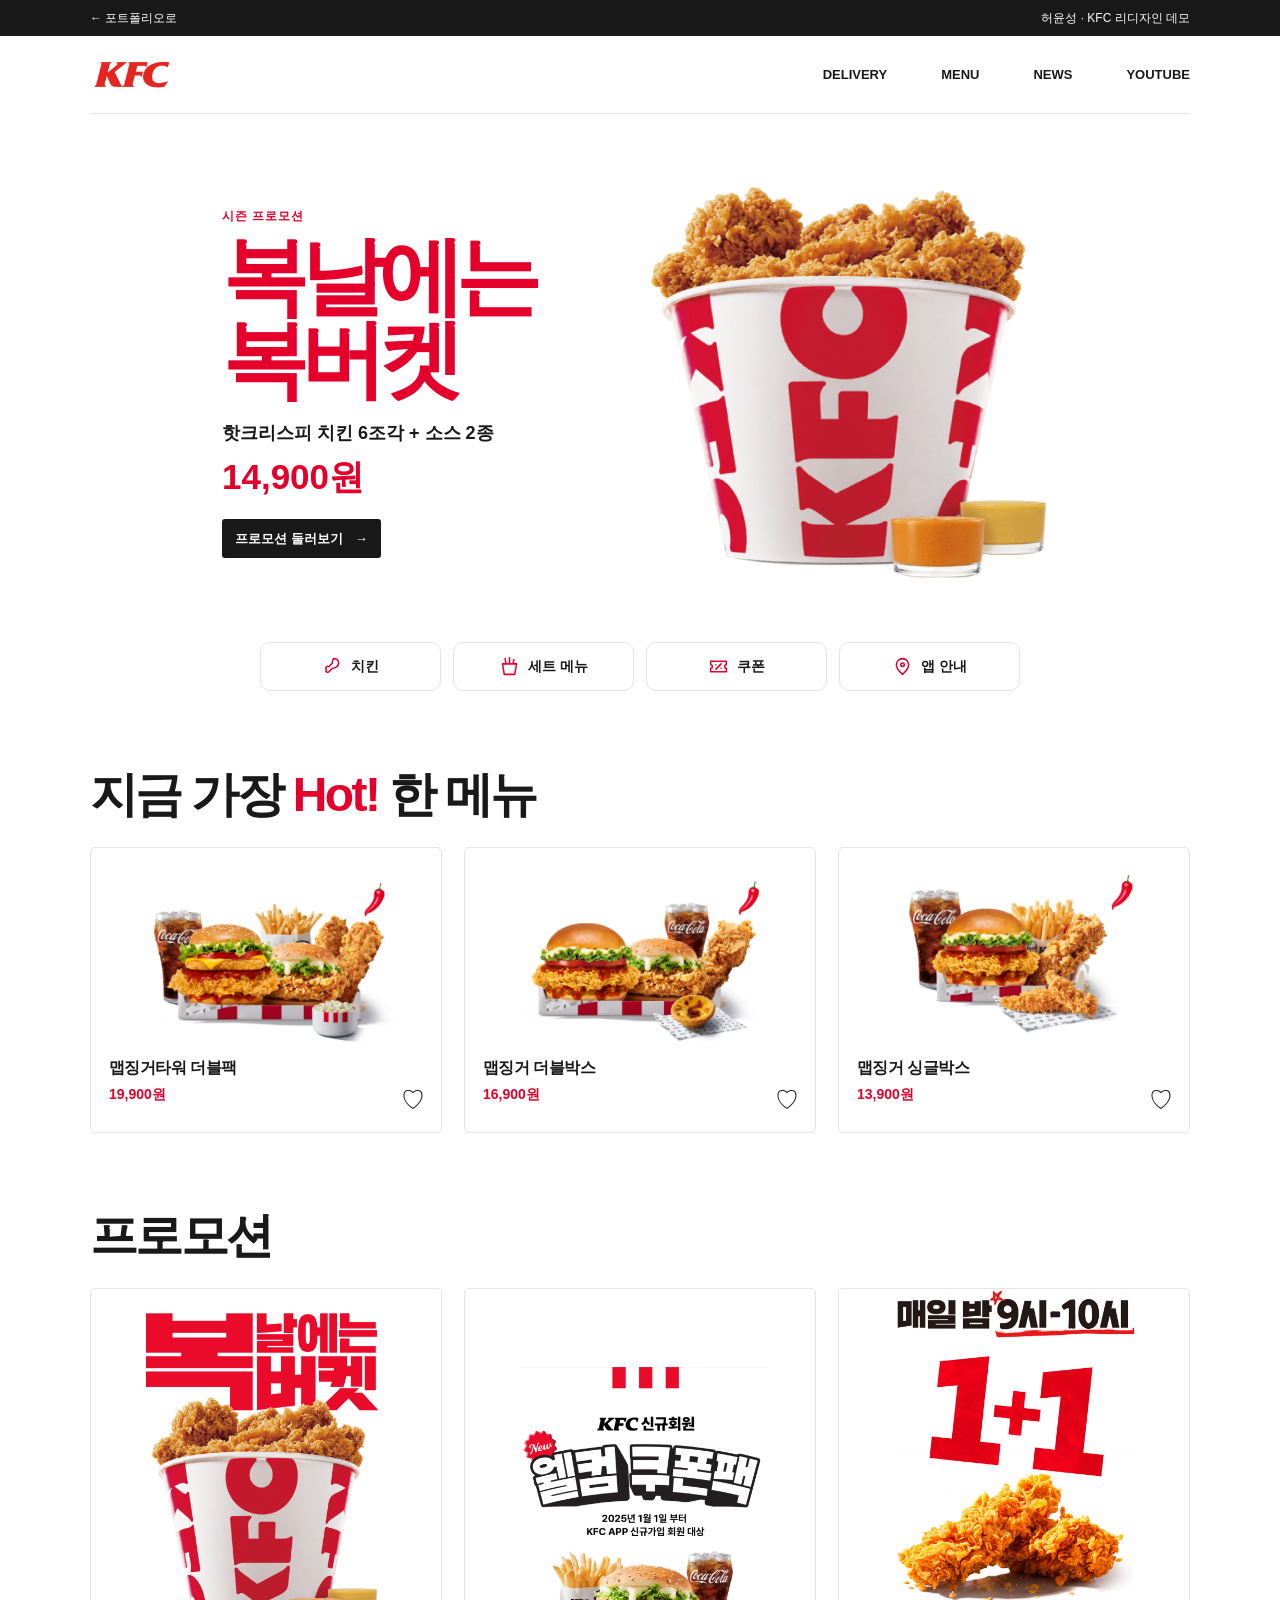
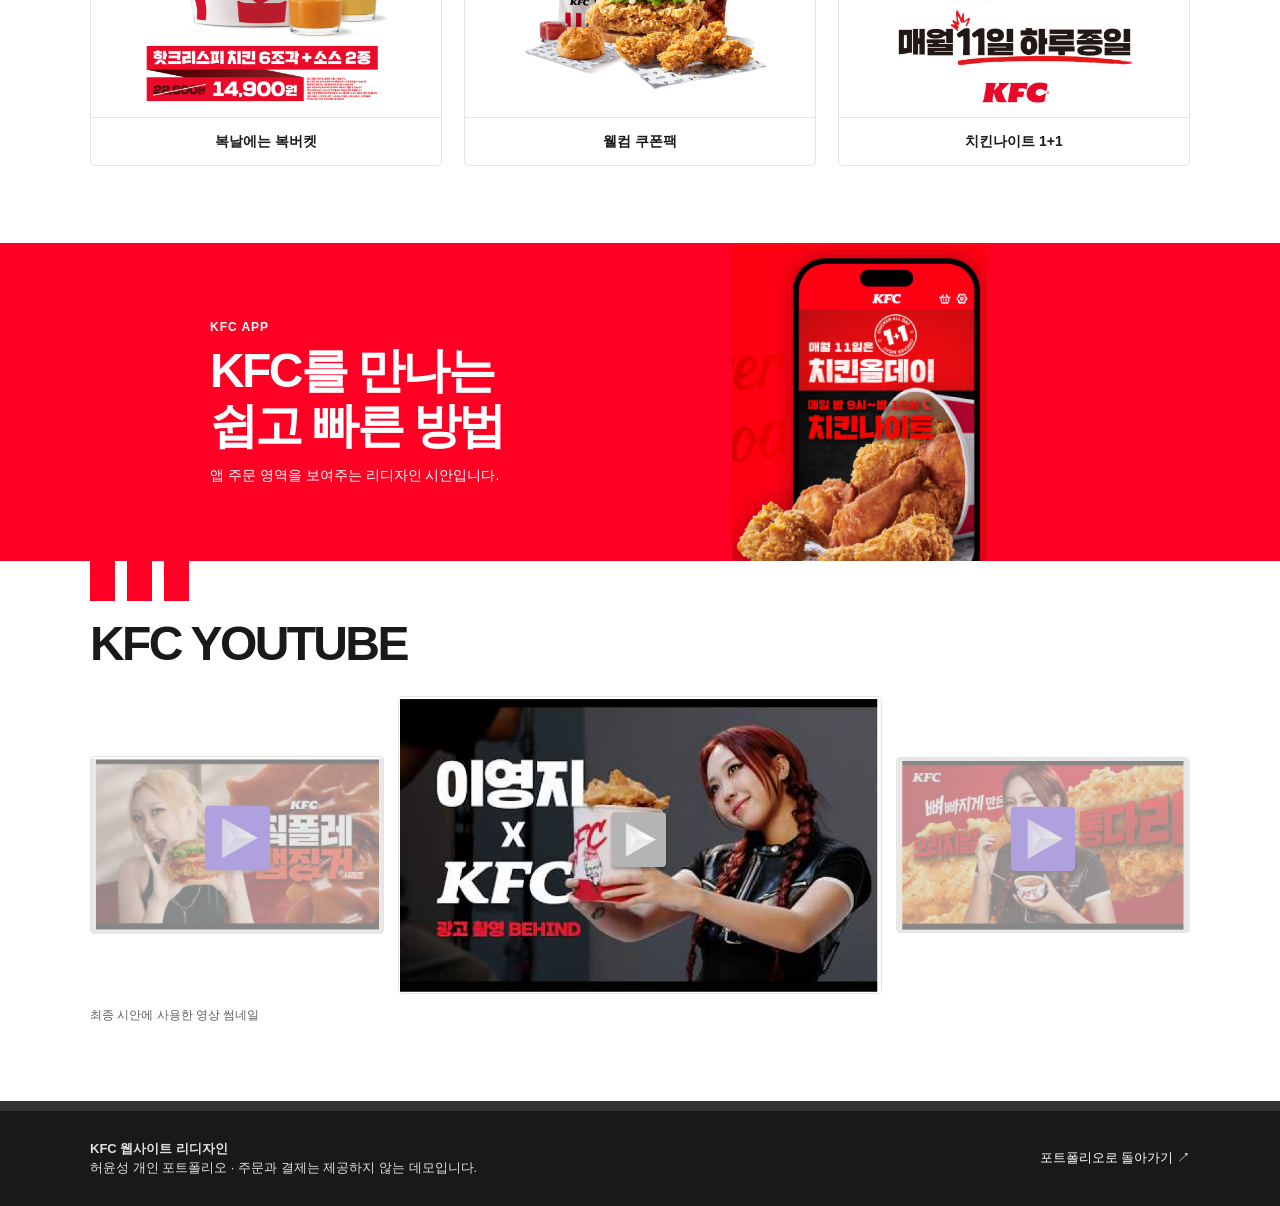
==== kfc/index.html @ 1aef9d6a "Publish KFC redesign HTML and CSS demo" ====
<!doctype html>
<html lang="ko">
<head>
  <meta charset="utf-8">
  <meta name="viewport" content="width=device-width,initial-scale=1">
  <meta name="theme-color" content="#ffffff">
  <meta name="description" content="허윤성의 KFC 웹사이트 리디자인 포트폴리오 데모">
  <title>KFC 웹사이트 리디자인 · 허윤성 포트폴리오</title>
  <link rel="stylesheet" href="style.css">
</head>
<body id="top">
  <a class="skip-link" href="#main">본문으로 건너뛰기</a>
  <div class="project-bar">
    <div class="wrap">
      <a href="../#work"><span aria-hidden="true">←</span> 포트폴리오로</a>
      <span>허윤성 · KFC 리디자인 데모</span>
    </div>
  </div>
  <header class="site-header wrap">
    <a class="wordmark" href="#top" aria-label="KFC 리디자인 처음으로"><svg class="art logo" viewBox="98 28 59 30" width="59" height="30" role="img" aria-label="KFC"><image href="../assets/kfc-final-v2.png" width="841" height="2048" /></svg></a>
    <nav aria-label="주 메뉴">
      <a href="#delivery">DELIVERY</a>
      <a href="#menu">MENU</a>
      <a href="#promotions">NEWS</a>
      <a href="#videos">YOUTUBE</a>
    </nav>
  </header>
  <main id="main">
    <section class="hero wrap" aria-labelledby="hero-title">
      <div class="hero-copy">
        <p class="eyebrow">시즌 프로모션</p>
        <h1 id="hero-title">복날에는<br>복버켓</h1>
        <p class="hero-detail">핫크리스피 치킨 6조각 + 소스 2종</p>
        <p class="hero-price"><strong>14,900원</strong></p>
        <a class="hero-link" href="#promotions">프로모션 둘러보기 <span aria-hidden="true">→</span></a>
      </div>
      <svg class="art hero-art" viewBox="413 70 243 235" width="243" height="235" role="img" aria-label="핫크리스피 치킨이 담긴 KFC 복버켓과 소스 두 개"><image href="../assets/kfc-final-v2.png" width="841" height="2048" /></svg>
    </section>
    <nav class="quick-nav wrap" aria-label="바로가기">
      <a href="#menu"><svg viewBox="0 0 24 24" width="21" height="21" fill="none" stroke="currentColor" stroke-width="1.75" stroke-linecap="round" stroke-linejoin="round" aria-hidden="true"><path d="M14 3a5 5 0 0 1 5 5c0 4-4 6-7 6l-4 4a2 2 0 1 1-3-2.7 2 2 0 1 1 2.7-3l4-4C12 5 12 3 14 3Z"/></svg>치킨</a>
      <a href="#menu"><svg viewBox="0 0 24 24" width="21" height="21" fill="none" stroke="currentColor" stroke-width="1.75" stroke-linecap="round" stroke-linejoin="round" aria-hidden="true"><path d="m4 9 2 12h12l2-12H4ZM8 9 7 3m5 6V2m4 7 1-5"/></svg>세트 메뉴</a>
      <a href="#promotions"><svg viewBox="0 0 24 24" width="21" height="21" fill="none" stroke="currentColor" stroke-width="1.75" stroke-linecap="round" stroke-linejoin="round" aria-hidden="true"><path d="M3 6h18v4a2 2 0 0 0 0 4v4H3v-4a2 2 0 0 0 0-4V6Zm6 9 6-6m-6 1h.01m6 4h.01"/></svg>쿠폰</a>
      <a href="#delivery"><svg viewBox="0 0 24 24" width="21" height="21" fill="none" stroke="currentColor" stroke-width="1.75" stroke-linecap="round" stroke-linejoin="round" aria-hidden="true"><path d="M19 10c0 5-7 11-7 11S5 15 5 10a7 7 0 1 1 14 0Z"/><circle cx="12" cy="10" r="2"/></svg>앱 안내</a>
    </nav>
    <section class="section wrap" id="menu" aria-labelledby="menu-title">
      <h2 id="menu-title">지금 가장 <em>Hot!</em> 한 메뉴</h2>
      <div class="menu-grid">
        <article class="menu-card">
          <svg class="art menu-art" viewBox="148 464 151 110" width="151" height="110" role="img" aria-label="버거 두 개, 치킨과 사이드가 담긴 구성"><image href="../assets/kfc-final-v2.png" width="841" height="2048" /></svg>
          <div class="menu-meta"><h3>맵징거타워 더블팩</h3><p>19,900원</p></div>
          <label class="favorite">
            <input type="checkbox" aria-label="맵징거타워 더블팩 찜하기">
            <span aria-hidden="true"></span>
          </label>
        </article>
        <article class="menu-card">
          <svg class="art menu-art" viewBox="347 465 150 110" width="150" height="110" role="img" aria-label="버거와 치킨, 사이드가 담긴 구성"><image href="../assets/kfc-final-v2.png" width="841" height="2048" /></svg>
          <div class="menu-meta"><h3>맵징거 더블박스</h3><p>16,900원</p></div>
          <label class="favorite">
            <input type="checkbox" aria-label="맵징거 더블박스 찜하기">
            <span aria-hidden="true"></span>
          </label>
        </article>
        <article class="menu-card">
          <svg class="art menu-art" viewBox="548 467 145 108" width="145" height="108" role="img" aria-label="버거와 치킨, 감자튀김이 담긴 구성"><image href="../assets/kfc-final-v2.png" width="841" height="2048" /></svg>
          <div class="menu-meta"><h3>맵징거 싱글박스</h3><p>13,900원</p></div>
          <label class="favorite">
            <input type="checkbox" aria-label="맵징거 싱글박스 찜하기">
            <span aria-hidden="true"></span>
          </label>
        </article>
      </div>
    </section>
    <section class="section wrap" id="promotions" aria-labelledby="promo-title">
      <h2 id="promo-title">프로모션</h2>
      <div class="promo-grid">
        <figure>
          <svg class="art promo-art" viewBox="91 724 197 321" width="197" height="321" role="img" aria-label="복버켓 프로모션 포스터"><image href="../assets/kfc-final-v2.png" width="841" height="2048" /></svg>
          <figcaption>복날에는 복버켓</figcaption>
        </figure>
        <figure>
          <svg class="art promo-art" viewBox="309 721 215 325" width="215" height="325" role="img" aria-label="신규 회원 웰컴 쿠폰팩 포스터"><image href="../assets/kfc-final-v2.png" width="841" height="2048" /></svg>
          <figcaption>웰컴 쿠폰팩</figcaption>
        </figure>
        <figure>
          <svg class="art promo-art" viewBox="544 707 205 343" width="205" height="343" role="img" aria-label="치킨나이트 1+1 프로모션 포스터"><image href="../assets/kfc-final-v2.png" width="841" height="2048" /></svg>
          <figcaption>치킨나이트 1+1</figcaption>
        </figure>
      </div>
    </section>
    <section class="delivery" id="delivery" aria-labelledby="delivery-title">
      <div class="wrap delivery-inner">
        <div>
          <p class="eyebrow">KFC APP</p>
          <h2 id="delivery-title">KFC를 만나는<br>쉽고 빠른 방법</h2>
          <p>앱 주문 영역을 보여주는 리디자인 시안입니다.</p>
        </div>
        <svg class="art delivery-art" viewBox="481 1145 194 242" width="194" height="242" role="img" aria-label="KFC 앱 화면과 치킨이 담긴 프로모션 이미지"><image href="../assets/kfc-final-v2.png" width="841" height="2048" /></svg>
      </div>
    </section>
    <section class="section wrap videos" id="videos" aria-labelledby="video-title">
      <div class="stripes" aria-hidden="true"><i></i><i></i><i></i></div>
      <h2 id="video-title">KFC YOUTUBE</h2>
      <div class="video-grid">
        <figure><svg class="art video-art" viewBox="88 1659 158 95" width="158" height="95" role="img" aria-label="KFC 영상 썸네일"><image href="../assets/kfc-final-v2.png" width="841" height="2048" /></svg></figure>
        <figure><svg class="art video-art" viewBox="267 1606 310 190" width="310" height="190" role="img" aria-label="이영지 × KFC 광고 촬영 비하인드"><image href="../assets/kfc-final-v2.png" width="841" height="2048" /></svg></figure>
        <figure><svg class="art video-art" viewBox="595 1654 159 95" width="159" height="95" role="img" aria-label="KFC 신메뉴 영상 썸네일"><image href="../assets/kfc-final-v2.png" width="841" height="2048" /></svg></figure>
      </div>
      <p class="section-note">최종 시안에 사용한 영상 썸네일</p>
    </section>
  </main>
  <footer class="footer">
    <div class="wrap">
      <p><strong>KFC 웹사이트 리디자인</strong><br>허윤성 개인 포트폴리오 · 주문과 결제는 제공하지 않는 데모입니다.</p>
      <a href="../#work">포트폴리오로 돌아가기 <span aria-hidden="true">↗</span></a>
    </div>
  </footer>
</body>
</html>
---- kfc/style.css ----
:root {
  --red: #e4002b;
  --bright-red: #ff0024;
  --ink: #191919;
  --muted: #5d5d5d;
  --line: #e6e4e1;
  --paper: #f7f6f3;
}
* { box-sizing: border-box; }
html { scroll-padding-top: 24px; }
body { margin: 0; color: var(--ink); background: white; font: 16px/1.5 Arial, "Malgun Gothic", "Apple SD Gothic Neo", sans-serif; }
a { color: inherit; text-decoration: none; }
a:focus-visible, input:focus-visible + span { outline: 2px solid var(--red); outline-offset: 4px; }
h1, h2, h3, p, figure { margin: 0; }
.wrap { width: min(1100px, calc(100% - 72px)); margin-inline: auto; }
.art { display: block; width: 100%; height: auto; overflow: hidden; }
.skip-link { position: fixed; z-index: 2; top: 8px; left: 8px; padding: 8px 12px; color: white; background: var(--ink); transform: translateY(-160%); }
.skip-link:focus { transform: none; }

.project-bar { color: #fff; background: var(--ink); font-size: 12px; }
.project-bar .wrap { display: flex; justify-content: space-between; gap: 12px; padding-block: 9px; }
.project-bar a:hover, .footer a:hover { text-decoration: underline; }
.project-bar a:focus-visible, .footer a:focus-visible { outline-color: white; }
.site-header { display: flex; justify-content: space-between; align-items: center; gap: 20px; min-height: 78px; border-bottom: 1px solid var(--line); }
.wordmark { flex: 0 0 84px; }
.site-header nav { display: flex; flex-wrap: wrap; gap: 10px clamp(16px, 5vw, 54px); font-weight: 800; font-size: 13px; }
.site-header nav a:hover { color: var(--red); }

.hero { display: grid; grid-template-columns: .92fr 1.08fr; gap: clamp(14px, 5vw, 60px); align-items: center; width: min(860px, calc(100% - 72px)); padding-block: clamp(24px, 5vw, 60px) clamp(16px, 3vw, 40px); }
.hero-copy { padding-left: 12px; }
.eyebrow { color: var(--red); font-size: 12px; font-weight: 800; letter-spacing: .08em; }
.hero h1 { margin-block: 10px 20px; color: var(--red); font-size: clamp(42px, 7vw, 86px); line-height: .96; letter-spacing: -.095em; font-weight: 900; white-space: nowrap; }
.hero-detail { font-size: clamp(13px, 1.7vw, 18px); font-weight: 800; word-break: keep-all; }
.hero-price { margin-top: 4px; color: var(--red); font-size: clamp(21px, 3.3vw, 35px); }
.hero-link { display: inline-flex; align-items: center; gap: 12px; margin-top: 15px; padding: 10px 13px; background: var(--ink); color: white; border-radius: 3px; font-size: 13px; font-weight: 800; }
.hero-link:hover { background: var(--red); }
.quick-nav { display: grid; grid-template-columns: repeat(4, minmax(0, 1fr)); gap: 12px; max-width: 760px; padding-top: 12px; }
.quick-nav a { display: flex; align-items: center; justify-content: center; gap: 8px; min-height: 49px; padding: 7px; border: 1px solid var(--line); border-radius: 10px; font-size: 14px; font-weight: 800; }
.quick-nav svg { flex-shrink: 0; color: var(--red); }
.quick-nav a:hover { border-color: var(--red); color: var(--red); }

.section { padding-block: clamp(43px, 6vw, 78px); }
.section h2, .delivery h2 { font-size: clamp(27px, 4vw, 48px); line-height: 1.14; font-weight: 900; letter-spacing: -.055em; }
.section h2 { margin-bottom: 24px; }
.section h2 em { color: var(--red); font-style: normal; }
.menu-grid, .promo-grid { display: grid; grid-template-columns: repeat(3, minmax(0, 1fr)); gap: clamp(10px, 2vw, 22px); }
.menu-card { position: relative; display: grid; grid-template-rows: 1fr auto; align-items: end; min-width: 0; padding: 18px; border: 1px solid var(--line); border-radius: 5px; }
.menu-art { max-width: 255px; margin-inline: auto; }
.menu-meta { min-height: 58px; padding-right: 25px; }
.menu-meta h3 { font-size: 16px; letter-spacing: -.035em; word-break: keep-all; }
.menu-meta p { margin-top: 4px; color: var(--red); font-size: 14px; font-weight: 800; }
.favorite { position: absolute; right: 10px; bottom: 14px; display: grid; place-items: center; width: 36px; height: 36px; cursor: pointer; }
.favorite input { position: absolute; width: 100%; height: 100%; margin: 0; opacity: 0; cursor: pointer; }
.favorite span { display: grid; place-items: center; width: 30px; height: 30px; border-radius: 50%; font-size: 24px; line-height: 1; pointer-events: none; }
.favorite span::before { content: "♡"; }
.favorite input:checked + span { color: var(--red); }
.favorite input:checked + span::before { content: "♥"; }
#promotions { padding-top: 0; }
.promo-grid figure { display: grid; grid-template-rows: 1fr auto; min-width: 0; border: 1px solid var(--line); border-radius: 5px; overflow: hidden; }
.promo-art { align-self: center; width: min(100%, 256px); margin-inline: auto; }
.promo-grid figcaption { padding: 13px 10px; text-align: center; font-size: 14px; font-weight: 800; border-top: 1px solid var(--line); }

.delivery { color: white; background: var(--bright-red); }
.delivery-inner { display: grid; grid-template-columns: 1fr 1fr; gap: 16px; align-items: center; max-width: 860px; }
.delivery-inner > div { padding-block: 25px; }
.delivery .eyebrow { margin-bottom: 8px; color: white; }
.delivery p:last-child { margin-top: 12px; font-size: 14px; word-break: keep-all; }
.delivery-art { align-self: end; justify-self: center; width: min(78%, 255px); }
.videos { position: relative; padding-top: 56px; }
.stripes { position: absolute; top: 0; left: 0; display: flex; gap: 12px; }
.stripes i { width: 25px; height: 40px; background: var(--bright-red); }
.video-grid { display: grid; grid-template-columns: 1fr 1.65fr 1fr; gap: 14px; align-items: center; }
.video-grid figure { overflow: hidden; border: 1px solid var(--line); border-radius: 4px; }
.section-note { margin-top: 12px; color: var(--muted); font-size: 12px; }
.footer { border-top: 10px solid #333; background: var(--ink); color: white; }
.footer .wrap { display: flex; justify-content: space-between; align-items: center; gap: 16px; padding-block: 28px; font-size: 13px; }
.footer p { color: #e0e0e0; }

@media (max-width: 720px) {
  .wrap { width: calc(100% - 36px); }
  .site-header { min-height: 65px; }
  .wordmark { flex-basis: 61px; }
  .hero { width: calc(100% - 36px); }
  .hero-copy { padding-left: 0; }
  .menu-card { padding: 10px; }
  .menu-meta h3 { font-size: 13px; }
  .favorite { right: 2px; bottom: 7px; }
  .delivery .wrap { width: calc(100% - 36px); }
}
@media (max-width: 480px) {
  .site-header { gap: 10px; }
  .site-header nav { gap: 8px 12px; font-size: 10px; }
  .project-bar .wrap { font-size: 10px; }
  .hero { grid-template-columns: 1fr 1fr; gap: 7px; }
  .hero h1 { font-size: clamp(35px, 11vw, 52px); margin-block: 7px 12px; }
  .hero-detail { font-size: 12px; }
  .hero-link { gap: 5px; padding: 8px; font-size: 11px; }
  .quick-nav { grid-template-columns: repeat(2, minmax(0, 1fr)); gap: 7px; }
  .quick-nav a { min-height: 42px; font-size: 13px; }
  .section h2 { margin-bottom: 16px; }
  .menu-grid { grid-template-columns: 1fr; gap: 8px; }
  .menu-card { grid-template: auto / minmax(0, 115px) 1fr; align-items: center; gap: 12px; }
  .menu-meta { min-height: 0; }
  .promo-grid { gap: 6px; }
  .promo-grid figcaption { padding: 7px 4px; font-size: 10px; word-break: keep-all; }
  .delivery p:last-child { font-size: 12px; }
  .delivery-art { width: 100%; }
  .video-grid { gap: 5px; }
  .footer .wrap { flex-direction: column; align-items: start; }
}
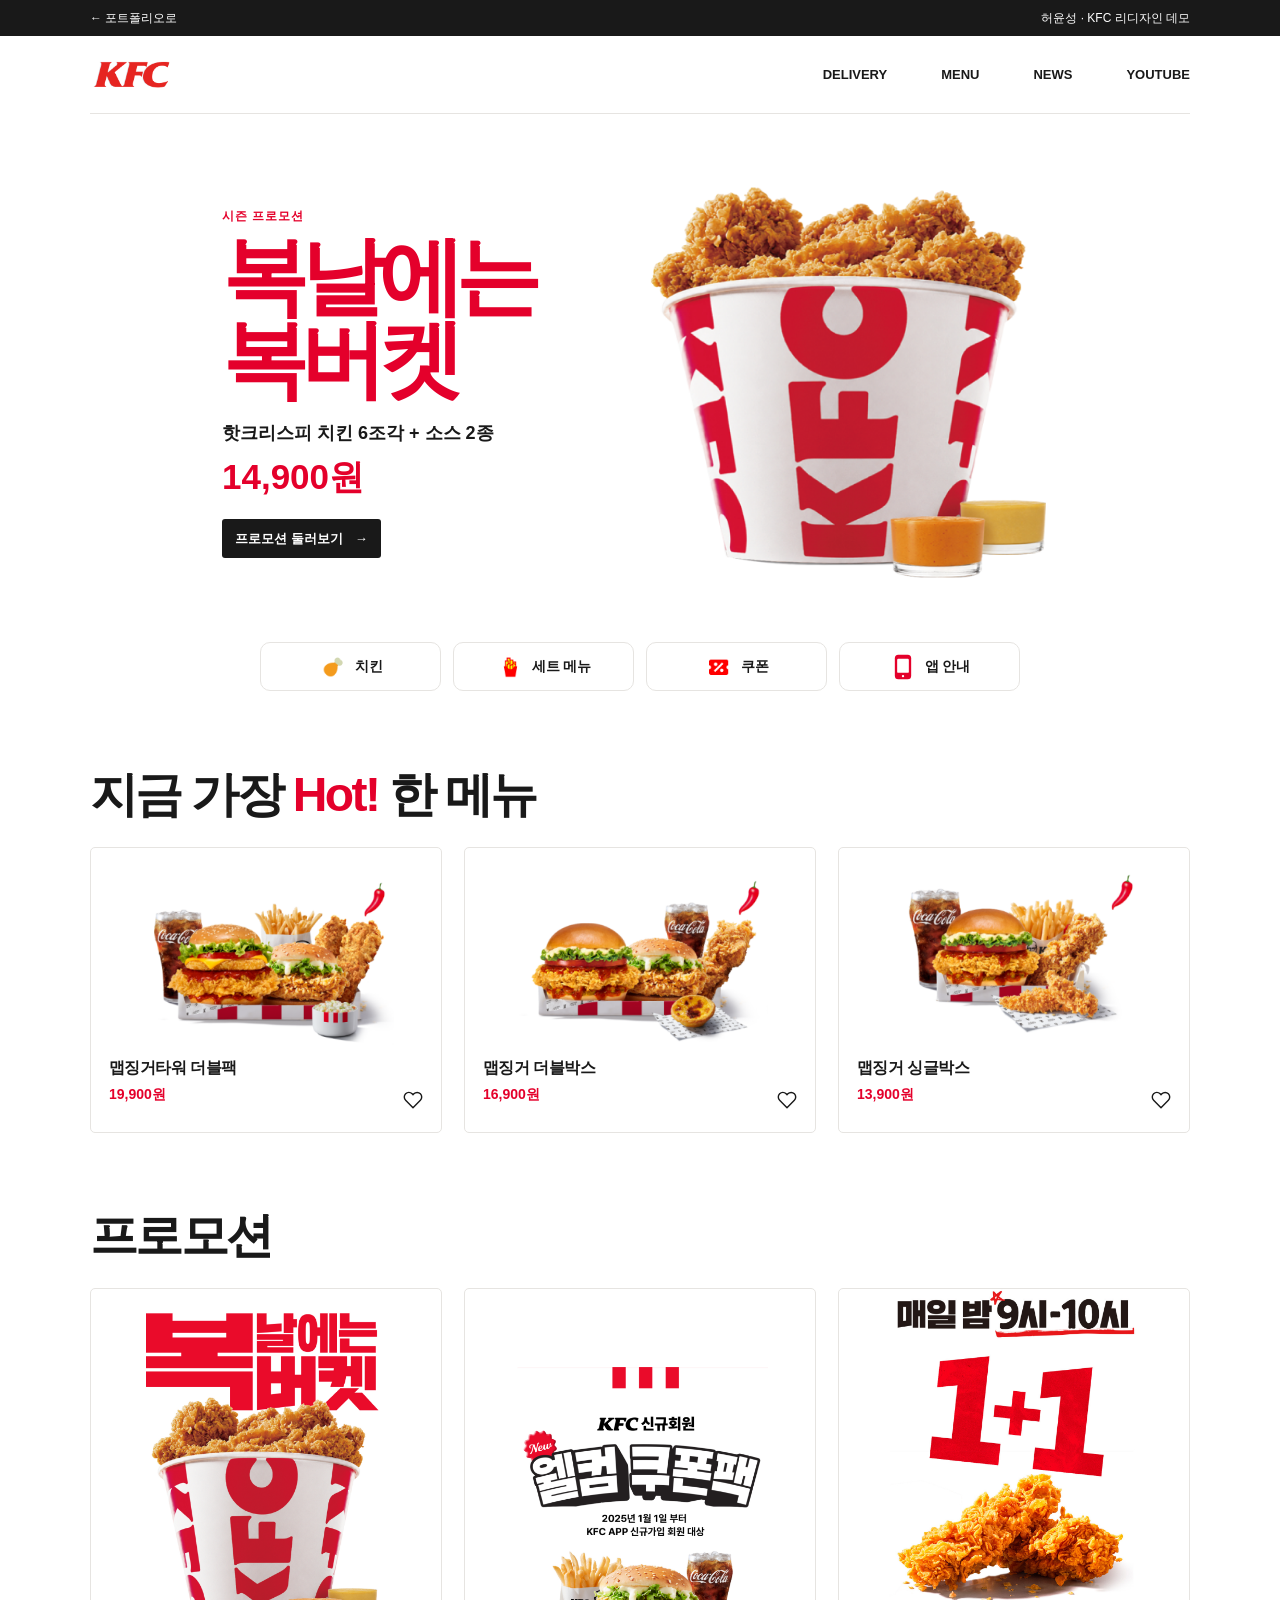
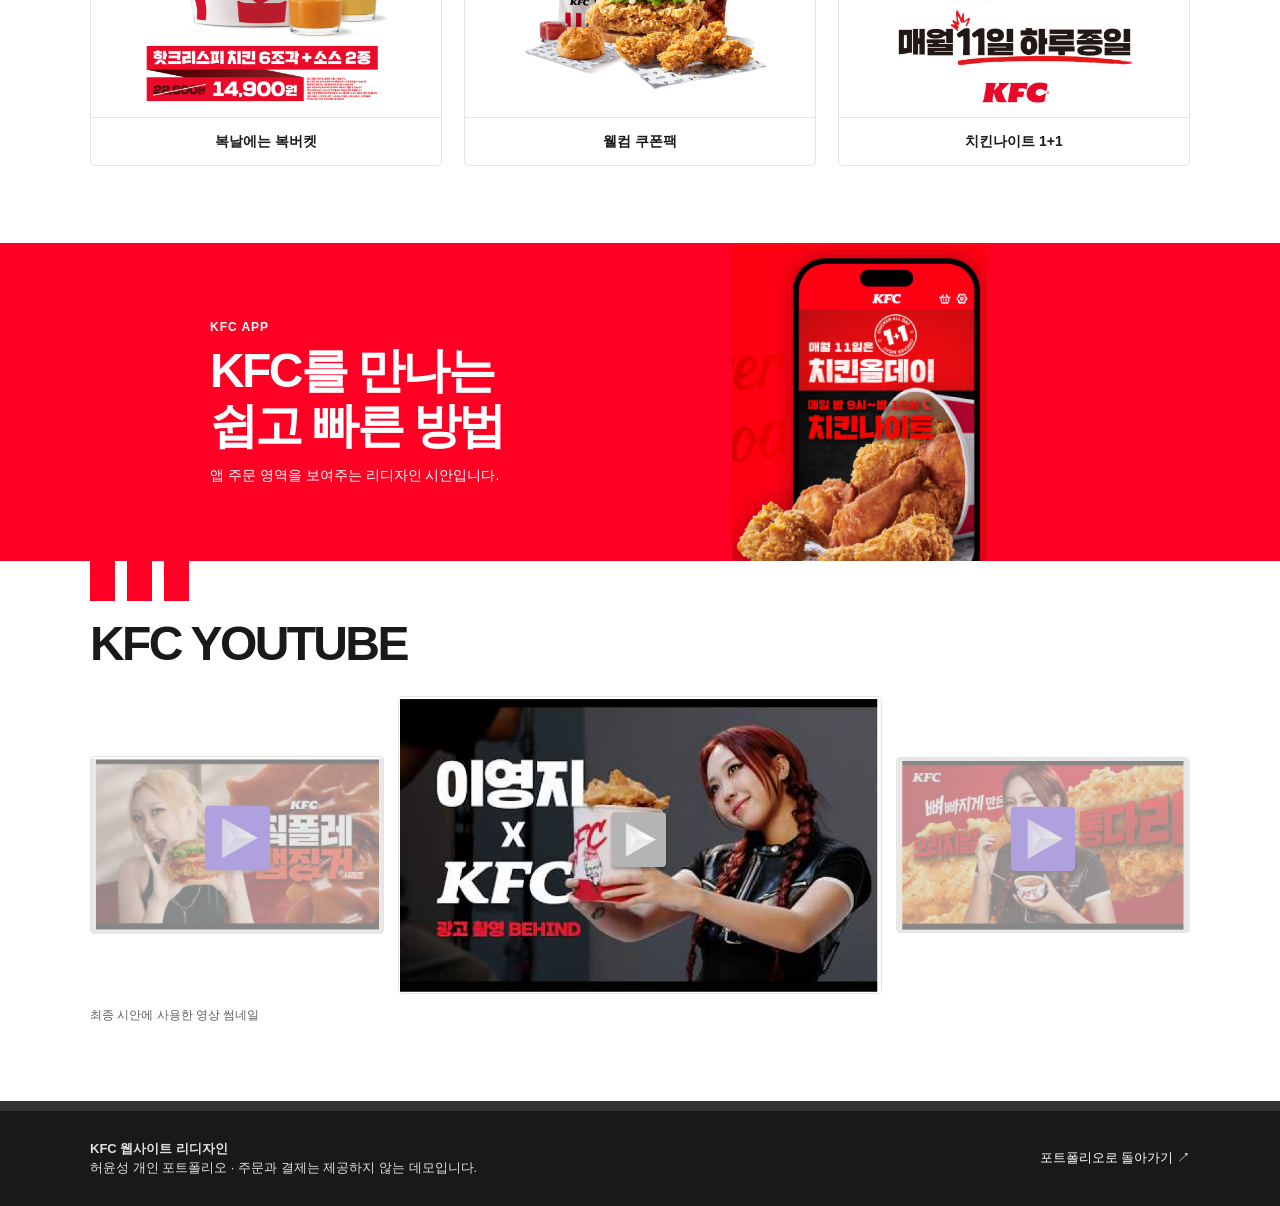
==== commit bbe8a301: "Fix KFC shortcuts and favorite icons" ====
--- a/kfc/index.html
+++ b/kfc/index.html
@@ -6,9 +6,14 @@
   <meta name="theme-color" content="#ffffff">
   <meta name="description" content="허윤성의 KFC 웹사이트 리디자인 포트폴리오 데모">
   <title>KFC 웹사이트 리디자인 · 허윤성 포트폴리오</title>
-  <link rel="stylesheet" href="style.css">
+  <link rel="stylesheet" href="style.css?v=icons-26">
 </head>
 <body id="top">
+  <svg class="icon-library" aria-hidden="true" focusable="false">
+    <symbol id="heart-shape" viewBox="0 0 24 24">
+      <path d="M20.84 4.61a5.5 5.5 0 0 0-7.78 0L12 5.67l-1.06-1.06a5.5 5.5 0 0 0-7.78 7.78L12 21.23l8.84-8.84a5.5 5.5 0 0 0 0-7.78Z"/>
+    </symbol>
+  </svg>
   <a class="skip-link" href="#main">본문으로 건너뛰기</a>
   <div class="project-bar">
     <div class="wrap">
@@ -37,10 +42,10 @@
       <svg class="art hero-art" viewBox="413 70 243 235" width="243" height="235" role="img" aria-label="핫크리스피 치킨이 담긴 KFC 복버켓과 소스 두 개"><image href="../assets/kfc-final-v2.png" width="841" height="2048" /></svg>
     </section>
     <nav class="quick-nav wrap" aria-label="바로가기">
-      <a href="#menu"><svg viewBox="0 0 24 24" width="21" height="21" fill="none" stroke="currentColor" stroke-width="1.75" stroke-linecap="round" stroke-linejoin="round" aria-hidden="true"><path d="M14 3a5 5 0 0 1 5 5c0 4-4 6-7 6l-4 4a2 2 0 1 1-3-2.7 2 2 0 1 1 2.7-3l4-4C12 5 12 3 14 3Z"/></svg>치킨</a>
-      <a href="#menu"><svg viewBox="0 0 24 24" width="21" height="21" fill="none" stroke="currentColor" stroke-width="1.75" stroke-linecap="round" stroke-linejoin="round" aria-hidden="true"><path d="m4 9 2 12h12l2-12H4ZM8 9 7 3m5 6V2m4 7 1-5"/></svg>세트 메뉴</a>
-      <a href="#promotions"><svg viewBox="0 0 24 24" width="21" height="21" fill="none" stroke="currentColor" stroke-width="1.75" stroke-linecap="round" stroke-linejoin="round" aria-hidden="true"><path d="M3 6h18v4a2 2 0 0 0 0 4v4H3v-4a2 2 0 0 0 0-4V6Zm6 9 6-6m-6 1h.01m6 4h.01"/></svg>쿠폰</a>
-      <a href="#delivery"><svg viewBox="0 0 24 24" width="21" height="21" fill="none" stroke="currentColor" stroke-width="1.75" stroke-linecap="round" stroke-linejoin="round" aria-hidden="true"><path d="M19 10c0 5-7 11-7 11S5 15 5 10a7 7 0 1 1 14 0Z"/><circle cx="12" cy="10" r="2"/></svg>앱 안내</a>
+      <a href="#menu"><svg class="quick-icon" viewBox="184 328 32 32" aria-hidden="true" focusable="false"><image href="../assets/kfc-final-v2.png" width="841" height="2048" /></svg>치킨</a>
+      <a href="#menu"><svg class="quick-icon" viewBox="308 328 32 32" aria-hidden="true" focusable="false"><image href="../assets/kfc-final-v2.png" width="841" height="2048" /></svg>세트 메뉴</a>
+      <a href="#promotions"><svg class="quick-icon" viewBox="450 328 32 32" aria-hidden="true" focusable="false"><image href="../assets/kfc-final-v2.png" width="841" height="2048" /></svg>쿠폰</a>
+      <a href="#delivery"><svg class="quick-icon" viewBox="0 0 24 24" aria-hidden="true" focusable="false"><rect x="5" y="1.5" width="14" height="21" rx="3" fill="currentColor"/><rect x="7" y="5" width="10" height="12" rx="1" fill="white"/><circle cx="12" cy="19.75" r="1" fill="white"/></svg>앱 안내</a>
     </nav>
     <section class="section wrap" id="menu" aria-labelledby="menu-title">
       <h2 id="menu-title">지금 가장 <em>Hot!</em> 한 메뉴</h2>
@@ -50,7 +55,7 @@
           <div class="menu-meta"><h3>맵징거타워 더블팩</h3><p>19,900원</p></div>
           <label class="favorite">
             <input type="checkbox" aria-label="맵징거타워 더블팩 찜하기">
-            <span aria-hidden="true"></span>
+            <svg class="heart-icon" viewBox="0 0 24 24" aria-hidden="true" focusable="false"><use href="#heart-shape"/></svg>
           </label>
         </article>
         <article class="menu-card">
@@ -58,7 +63,7 @@
           <div class="menu-meta"><h3>맵징거 더블박스</h3><p>16,900원</p></div>
           <label class="favorite">
             <input type="checkbox" aria-label="맵징거 더블박스 찜하기">
-            <span aria-hidden="true"></span>
+            <svg class="heart-icon" viewBox="0 0 24 24" aria-hidden="true" focusable="false"><use href="#heart-shape"/></svg>
           </label>
         </article>
         <article class="menu-card">
@@ -66,7 +71,7 @@
           <div class="menu-meta"><h3>맵징거 싱글박스</h3><p>13,900원</p></div>
           <label class="favorite">
             <input type="checkbox" aria-label="맵징거 싱글박스 찜하기">
-            <span aria-hidden="true"></span>
+            <svg class="heart-icon" viewBox="0 0 24 24" aria-hidden="true" focusable="false"><use href="#heart-shape"/></svg>
           </label>
         </article>
       </div>
--- a/kfc/style.css
+++ b/kfc/style.css
@@ -10,10 +10,11 @@
 html { scroll-padding-top: 24px; }
 body { margin: 0; color: var(--ink); background: white; font: 16px/1.5 Arial, "Malgun Gothic", "Apple SD Gothic Neo", sans-serif; }
 a { color: inherit; text-decoration: none; }
-a:focus-visible, input:focus-visible + span { outline: 2px solid var(--red); outline-offset: 4px; }
+a:focus-visible, .favorite input:focus-visible + svg { outline: 2px solid var(--red); outline-offset: 4px; }
 h1, h2, h3, p, figure { margin: 0; }
 .wrap { width: min(1100px, calc(100% - 72px)); margin-inline: auto; }
 .art { display: block; width: 100%; height: auto; overflow: hidden; }
+.icon-library { position: absolute; width: 0; height: 0; overflow: hidden; }
 .skip-link { position: fixed; z-index: 2; top: 8px; left: 8px; padding: 8px 12px; color: white; background: var(--ink); transform: translateY(-160%); }
 .skip-link:focus { transform: none; }
 
@@ -36,7 +37,7 @@
 .hero-link:hover { background: var(--red); }
 .quick-nav { display: grid; grid-template-columns: repeat(4, minmax(0, 1fr)); gap: 12px; max-width: 760px; padding-top: 12px; }
 .quick-nav a { display: flex; align-items: center; justify-content: center; gap: 8px; min-height: 49px; padding: 7px; border: 1px solid var(--line); border-radius: 10px; font-size: 14px; font-weight: 800; }
-.quick-nav svg { flex-shrink: 0; color: var(--red); }
+.quick-icon { display: block; flex: none; width: 28px; height: 28px; overflow: hidden; color: var(--red); }
 .quick-nav a:hover { border-color: var(--red); color: var(--red); }
 
 .section { padding-block: clamp(43px, 6vw, 78px); }
@@ -51,10 +52,8 @@
 .menu-meta p { margin-top: 4px; color: var(--red); font-size: 14px; font-weight: 800; }
 .favorite { position: absolute; right: 10px; bottom: 14px; display: grid; place-items: center; width: 36px; height: 36px; cursor: pointer; }
 .favorite input { position: absolute; width: 100%; height: 100%; margin: 0; opacity: 0; cursor: pointer; }
-.favorite span { display: grid; place-items: center; width: 30px; height: 30px; border-radius: 50%; font-size: 24px; line-height: 1; pointer-events: none; }
-.favorite span::before { content: "♡"; }
-.favorite input:checked + span { color: var(--red); }
-.favorite input:checked + span::before { content: "♥"; }
+.heart-icon { display: block; width: 20px; height: 20px; fill: none; stroke: currentColor; stroke-width: 1.7; stroke-linejoin: round; pointer-events: none; }
+.favorite input:checked + svg { color: var(--red); fill: currentColor; }
 #promotions { padding-top: 0; }
 .promo-grid figure { display: grid; grid-template-rows: 1fr auto; min-width: 0; border: 1px solid var(--line); border-radius: 5px; overflow: hidden; }
 .promo-art { align-self: center; width: min(100%, 256px); margin-inline: auto; }
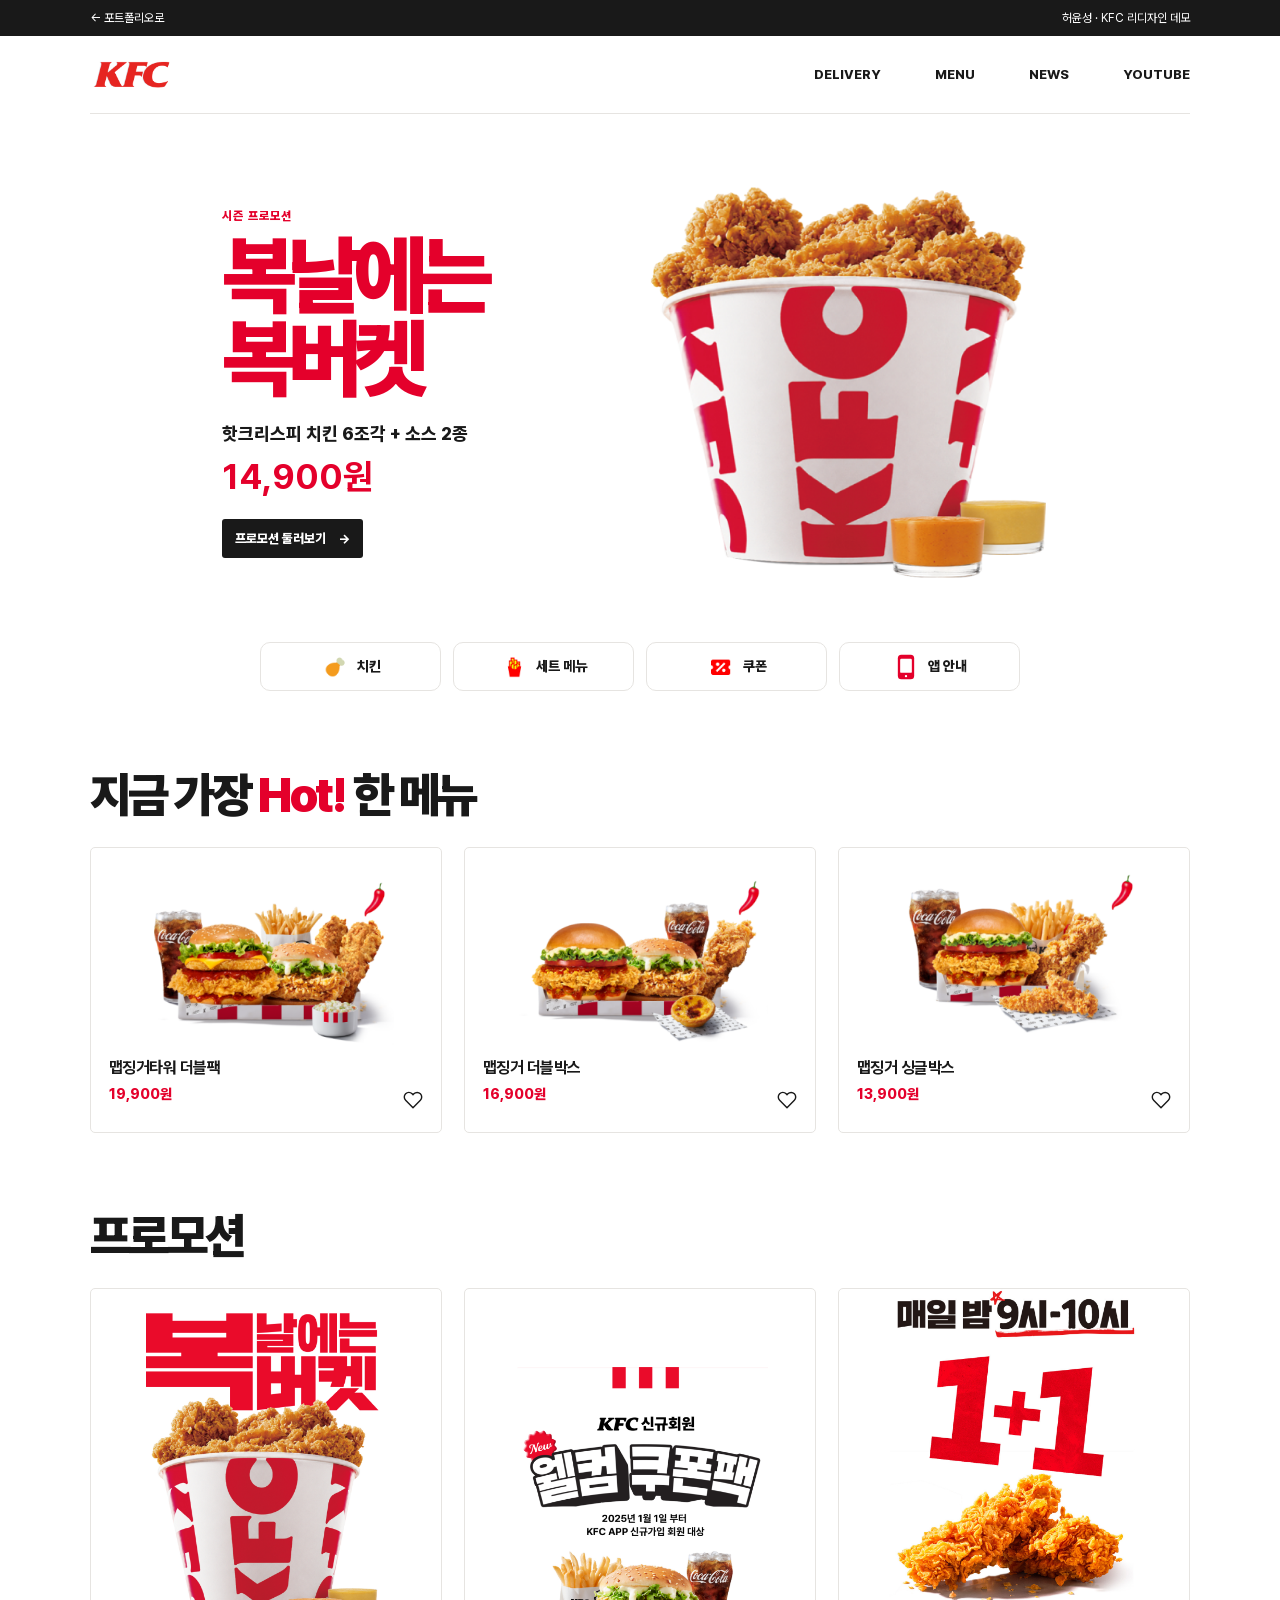
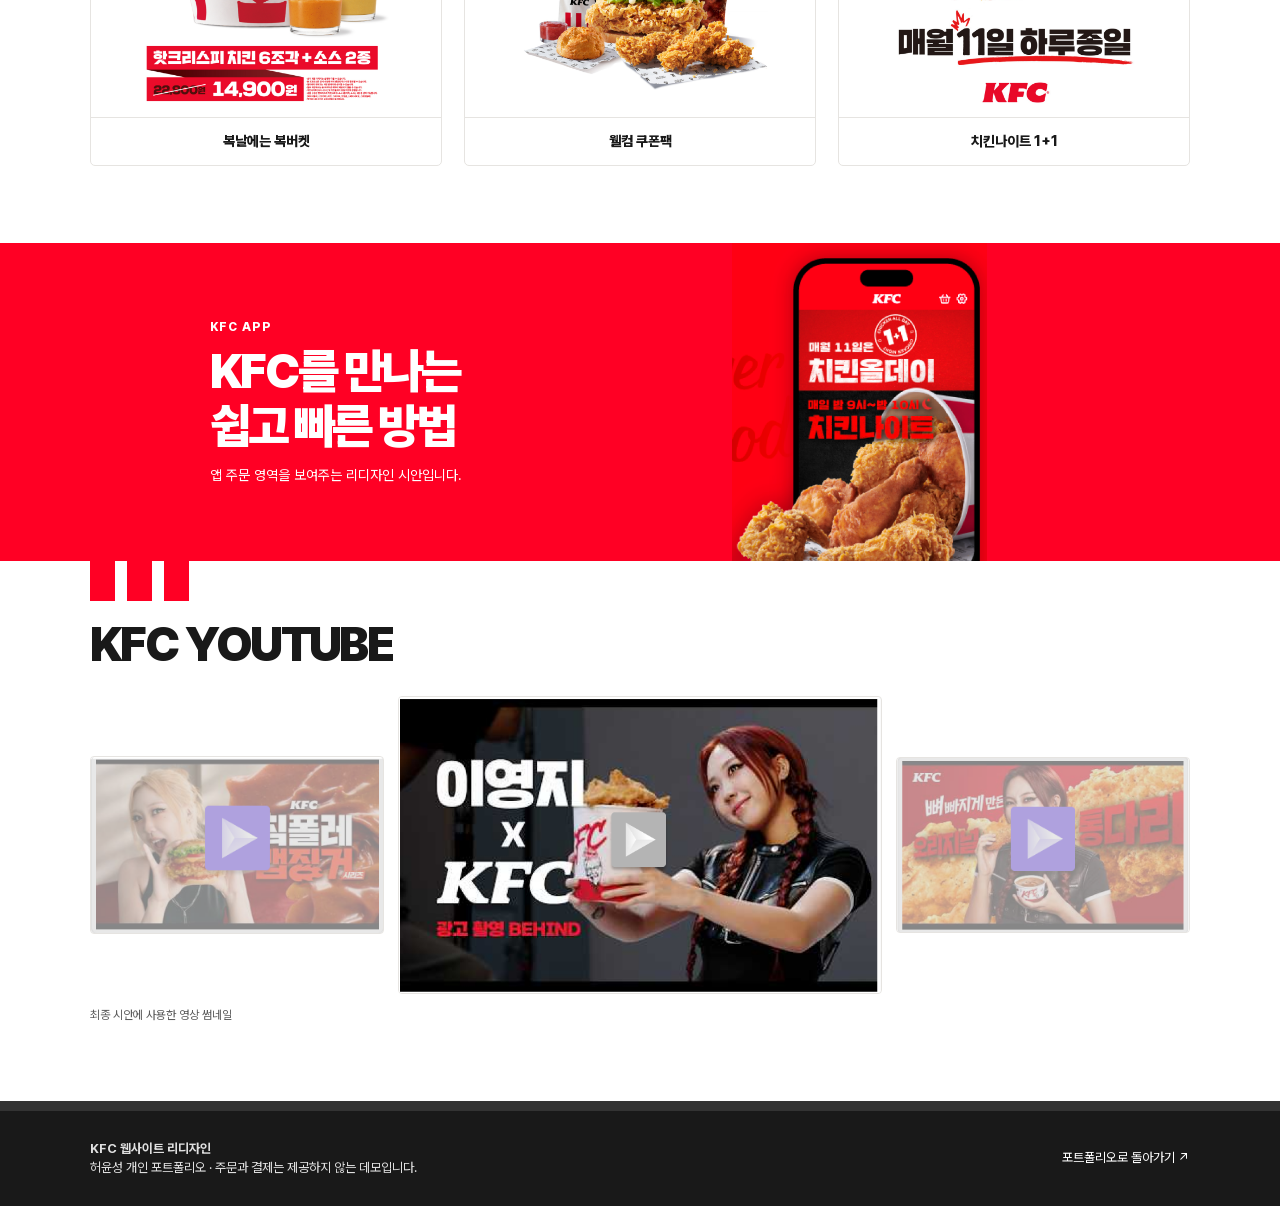
==== commit 8cd9251c: "Use Pretendard Variable throughout the KFC demo" ====
--- a/kfc/index.html
+++ b/kfc/index.html
@@ -6,7 +6,7 @@
   <meta name="theme-color" content="#ffffff">
   <meta name="description" content="허윤성의 KFC 웹사이트 리디자인 포트폴리오 데모">
   <title>KFC 웹사이트 리디자인 · 허윤성 포트폴리오</title>
-  <link rel="stylesheet" href="style.css?v=icons-26">
+  <link rel="stylesheet" href="style.css?v=pretendard-27">
 </head>
 <body id="top">
   <svg class="icon-library" aria-hidden="true" focusable="false">
--- a/kfc/style.css
+++ b/kfc/style.css
@@ -1,3 +1,11 @@
+@font-face {
+  font-family: "Pretendard Variable";
+  src: url("PretendardVariable.woff2") format("woff2");
+  font-style: normal;
+  font-weight: 45 920;
+  font-display: swap;
+}
+
 :root {
   --red: #e4002b;
   --bright-red: #ff0024;
@@ -8,7 +16,7 @@
 }
 * { box-sizing: border-box; }
 html { scroll-padding-top: 24px; }
-body { margin: 0; color: var(--ink); background: white; font: 16px/1.5 Arial, "Malgun Gothic", "Apple SD Gothic Neo", sans-serif; }
+body { margin: 0; color: var(--ink); background: white; font: 16px/1.5 "Pretendard Variable", sans-serif; }
 a { color: inherit; text-decoration: none; }
 a:focus-visible, .favorite input:focus-visible + svg { outline: 2px solid var(--red); outline-offset: 4px; }
 h1, h2, h3, p, figure { margin: 0; }
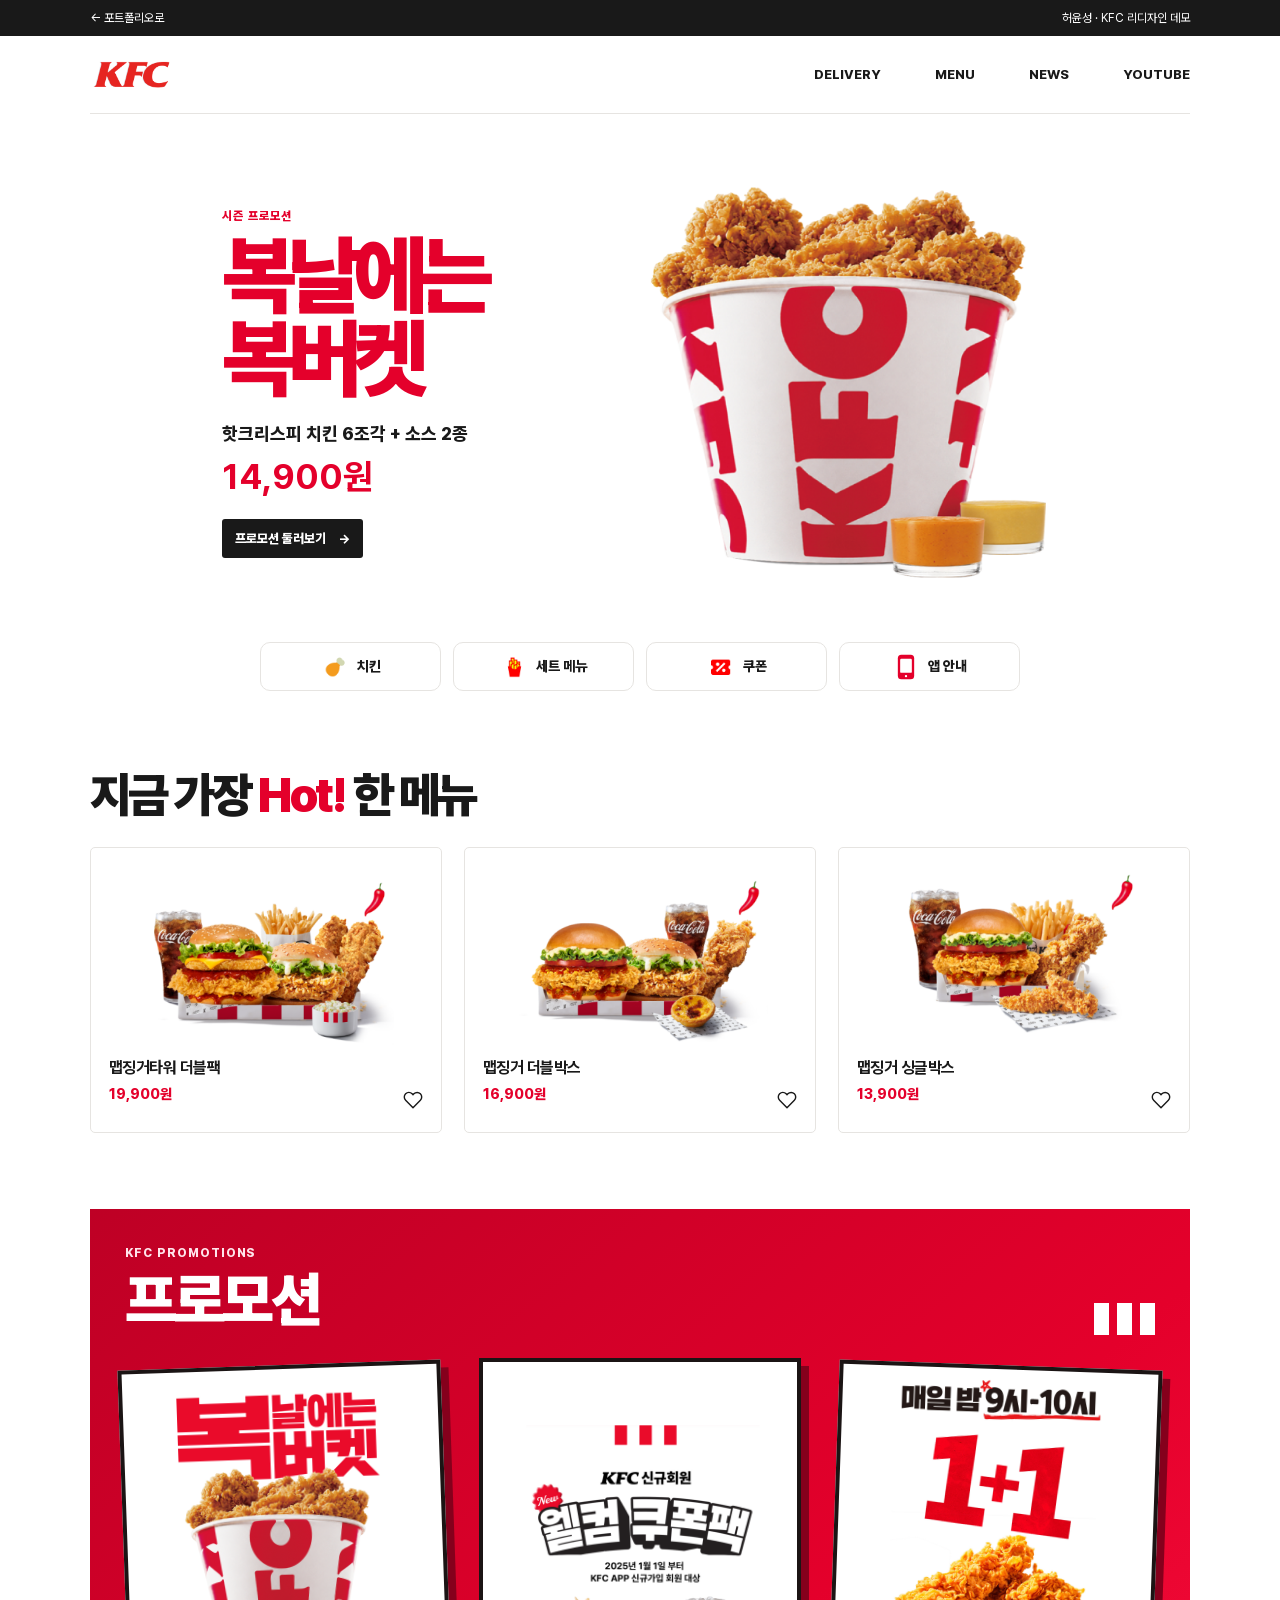
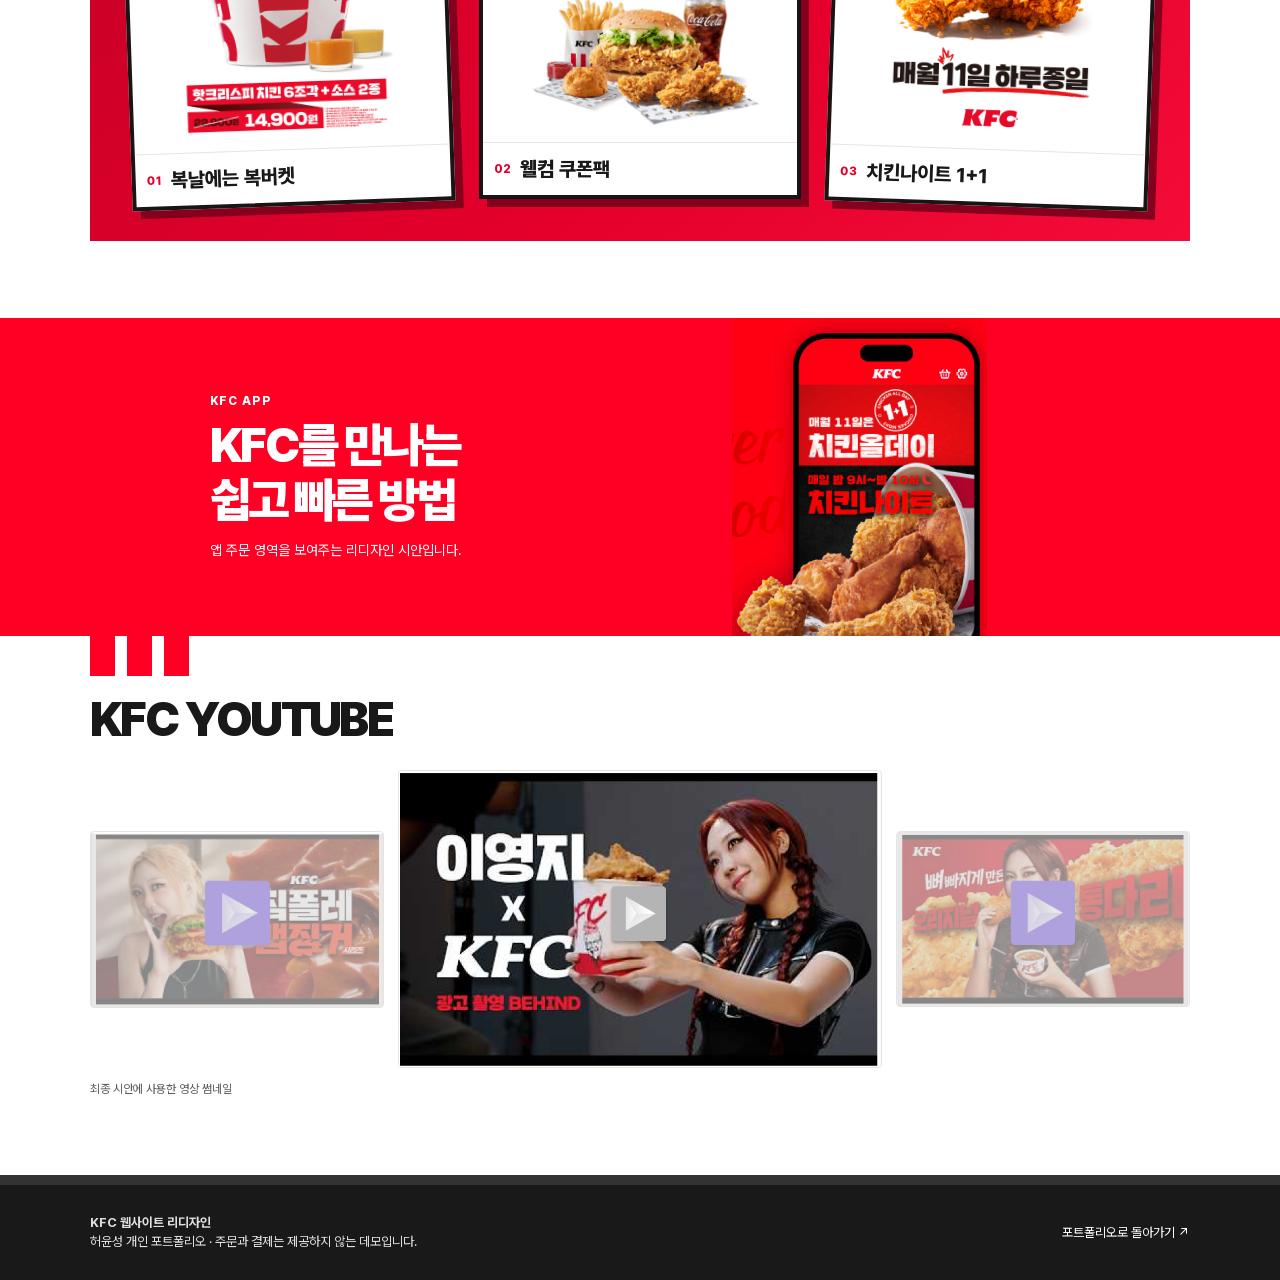
==== commit 943c0238: "Apply KFC promotion poster wall" ====
--- a/kfc/index.html
+++ b/kfc/index.html
@@ -6,7 +6,7 @@
   <meta name="theme-color" content="#ffffff">
   <meta name="description" content="허윤성의 KFC 웹사이트 리디자인 포트폴리오 데모">
   <title>KFC 웹사이트 리디자인 · 허윤성 포트폴리오</title>
-  <link rel="stylesheet" href="style.css?v=pretendard-27">
+  <link rel="stylesheet" href="style.css?v=promo-wall-28">
 </head>
 <body id="top">
   <svg class="icon-library" aria-hidden="true" focusable="false">
@@ -77,20 +77,34 @@
       </div>
     </section>
     <section class="section wrap" id="promotions" aria-labelledby="promo-title">
-      <h2 id="promo-title">프로모션</h2>
-      <div class="promo-grid">
-        <figure>
-          <svg class="art promo-art" viewBox="91 724 197 321" width="197" height="321" role="img" aria-label="복버켓 프로모션 포스터"><image href="../assets/kfc-final-v2.png" width="841" height="2048" /></svg>
-          <figcaption>복날에는 복버켓</figcaption>
-        </figure>
-        <figure>
-          <svg class="art promo-art" viewBox="309 721 215 325" width="215" height="325" role="img" aria-label="신규 회원 웰컴 쿠폰팩 포스터"><image href="../assets/kfc-final-v2.png" width="841" height="2048" /></svg>
-          <figcaption>웰컴 쿠폰팩</figcaption>
-        </figure>
-        <figure>
-          <svg class="art promo-art" viewBox="544 707 205 343" width="205" height="343" role="img" aria-label="치킨나이트 1+1 프로모션 포스터"><image href="../assets/kfc-final-v2.png" width="841" height="2048" /></svg>
-          <figcaption>치킨나이트 1+1</figcaption>
-        </figure>
+      <div class="promo-wall">
+        <header class="promo-heading">
+          <div><p class="eyebrow">KFC PROMOTIONS</p><h2 id="promo-title">프로모션</h2></div>
+          <div class="promo-stripes" aria-hidden="true"><i></i><i></i><i></i></div>
+        </header>
+        <div class="promo-grid">
+          <figure>
+            <svg class="art promo-art" viewBox="91 724 197 321" width="197" height="321" role="img" aria-label="복버켓 프로모션 포스터">
+              <clipPath id="poster-bucket"><rect x="91" y="724" width="197" height="321"/></clipPath>
+              <image href="../assets/kfc-final-v2.png" width="841" height="2048" clip-path="url(#poster-bucket)"/>
+            </svg>
+            <figcaption><span aria-hidden="true">01</span>복날에는 복버켓</figcaption>
+          </figure>
+          <figure>
+            <svg class="art promo-art" viewBox="309 721 215 325" width="215" height="325" role="img" aria-label="신규 회원 웰컴 쿠폰팩 포스터">
+              <clipPath id="poster-coupon"><rect x="309" y="721" width="215" height="325"/></clipPath>
+              <image href="../assets/kfc-final-v2.png" width="841" height="2048" clip-path="url(#poster-coupon)"/>
+            </svg>
+            <figcaption><span aria-hidden="true">02</span>웰컴 쿠폰팩</figcaption>
+          </figure>
+          <figure>
+            <svg class="art promo-art" viewBox="544 707 205 343" width="205" height="343" role="img" aria-label="치킨나이트 1+1 프로모션 포스터">
+              <clipPath id="poster-night"><rect x="544" y="707" width="205" height="343"/></clipPath>
+              <image href="../assets/kfc-final-v2.png" width="841" height="2048" clip-path="url(#poster-night)"/>
+            </svg>
+            <figcaption><span aria-hidden="true">03</span>치킨나이트 1+1</figcaption>
+          </figure>
+        </div>
       </div>
     </section>
     <section class="delivery" id="delivery" aria-labelledby="delivery-title">
--- a/kfc/style.css
+++ b/kfc/style.css
@@ -52,7 +52,7 @@
 .section h2, .delivery h2 { font-size: clamp(27px, 4vw, 48px); line-height: 1.14; font-weight: 900; letter-spacing: -.055em; }
 .section h2 { margin-bottom: 24px; }
 .section h2 em { color: var(--red); font-style: normal; }
-.menu-grid, .promo-grid { display: grid; grid-template-columns: repeat(3, minmax(0, 1fr)); gap: clamp(10px, 2vw, 22px); }
+.menu-grid { display: grid; grid-template-columns: repeat(3, minmax(0, 1fr)); gap: clamp(10px, 2vw, 22px); }
 .menu-card { position: relative; display: grid; grid-template-rows: 1fr auto; align-items: end; min-width: 0; padding: 18px; border: 1px solid var(--line); border-radius: 5px; }
 .menu-art { max-width: 255px; margin-inline: auto; }
 .menu-meta { min-height: 58px; padding-right: 25px; }
@@ -63,9 +63,32 @@
 .heart-icon { display: block; width: 20px; height: 20px; fill: none; stroke: currentColor; stroke-width: 1.7; stroke-linejoin: round; pointer-events: none; }
 .favorite input:checked + svg { color: var(--red); fill: currentColor; }
 #promotions { padding-top: 0; }
-.promo-grid figure { display: grid; grid-template-rows: 1fr auto; min-width: 0; border: 1px solid var(--line); border-radius: 5px; overflow: hidden; }
-.promo-art { align-self: center; width: min(100%, 256px); margin-inline: auto; }
-.promo-grid figcaption { padding: 13px 10px; text-align: center; font-size: 14px; font-weight: 800; border-top: 1px solid var(--line); }
+.promo-wall {
+  padding: clamp(19px, 3vw, 35px);
+  background: linear-gradient(140deg, #be0025, var(--red) 64%, #f40c39);
+  color: white;
+}
+.promo-heading { display: flex; align-items: end; justify-content: space-between; gap: 16px; }
+.promo-heading .eyebrow { color: #ffe4eb; }
+.promo-heading h2 { margin: 4px 0 0; font-size: clamp(33px, 5vw, 60px); }
+.promo-stripes { display: flex; gap: 8px; }
+.promo-stripes i { width: clamp(10px, 1.2vw, 15px); height: 32px; background: white; }
+.promo-grid { display: grid; grid-template-columns: repeat(3, minmax(0, 1fr)); gap: clamp(13px, 2.5vw, 31px); margin-top: 30px; }
+.promo-grid figure {
+  display: grid;
+  grid-template-rows: 1fr auto;
+  min-width: 0;
+  background: white;
+  color: var(--ink);
+  border: 4px solid #1b1414;
+  box-shadow: 8px 8px 0 #85001c;
+}
+.promo-grid figure:first-child { transform: rotate(-2deg); }
+.promo-grid figure:nth-child(2) { transform: translateY(-7px); }
+.promo-grid figure:last-child { transform: rotate(2deg); }
+.promo-art { width: calc(100% - 16px); height: clamp(200px, 29vw, 360px); margin: 10px auto; }
+.promo-grid figcaption { display: flex; gap: 9px; align-items: center; padding: 11px; font-size: clamp(13px, 1.65vw, 20px); font-weight: 800; border-top: 1px solid var(--line); word-break: keep-all; }
+.promo-grid figcaption span { color: var(--red); font-size: 12px; }
 
 .delivery { color: white; background: var(--bright-red); }
 .delivery-inner { display: grid; grid-template-columns: 1fr 1fr; gap: 16px; align-items: center; max-width: 860px; }
@@ -108,8 +131,9 @@
   .menu-grid { grid-template-columns: 1fr; gap: 8px; }
   .menu-card { grid-template: auto / minmax(0, 115px) 1fr; align-items: center; gap: 12px; }
   .menu-meta { min-height: 0; }
-  .promo-grid { gap: 6px; }
-  .promo-grid figcaption { padding: 7px 4px; font-size: 10px; word-break: keep-all; }
+  .promo-grid { grid-template-columns: minmax(0, 340px); justify-content: center; gap: 17px; margin-top: 18px; }
+  .promo-grid figure:first-child, .promo-grid figure:nth-child(2), .promo-grid figure:last-child { transform: none; }
+  .promo-art { height: clamp(210px, 72vw, 320px); }
   .delivery p:last-child { font-size: 12px; }
   .delivery-art { width: 100%; }
   .video-grid { gap: 5px; }
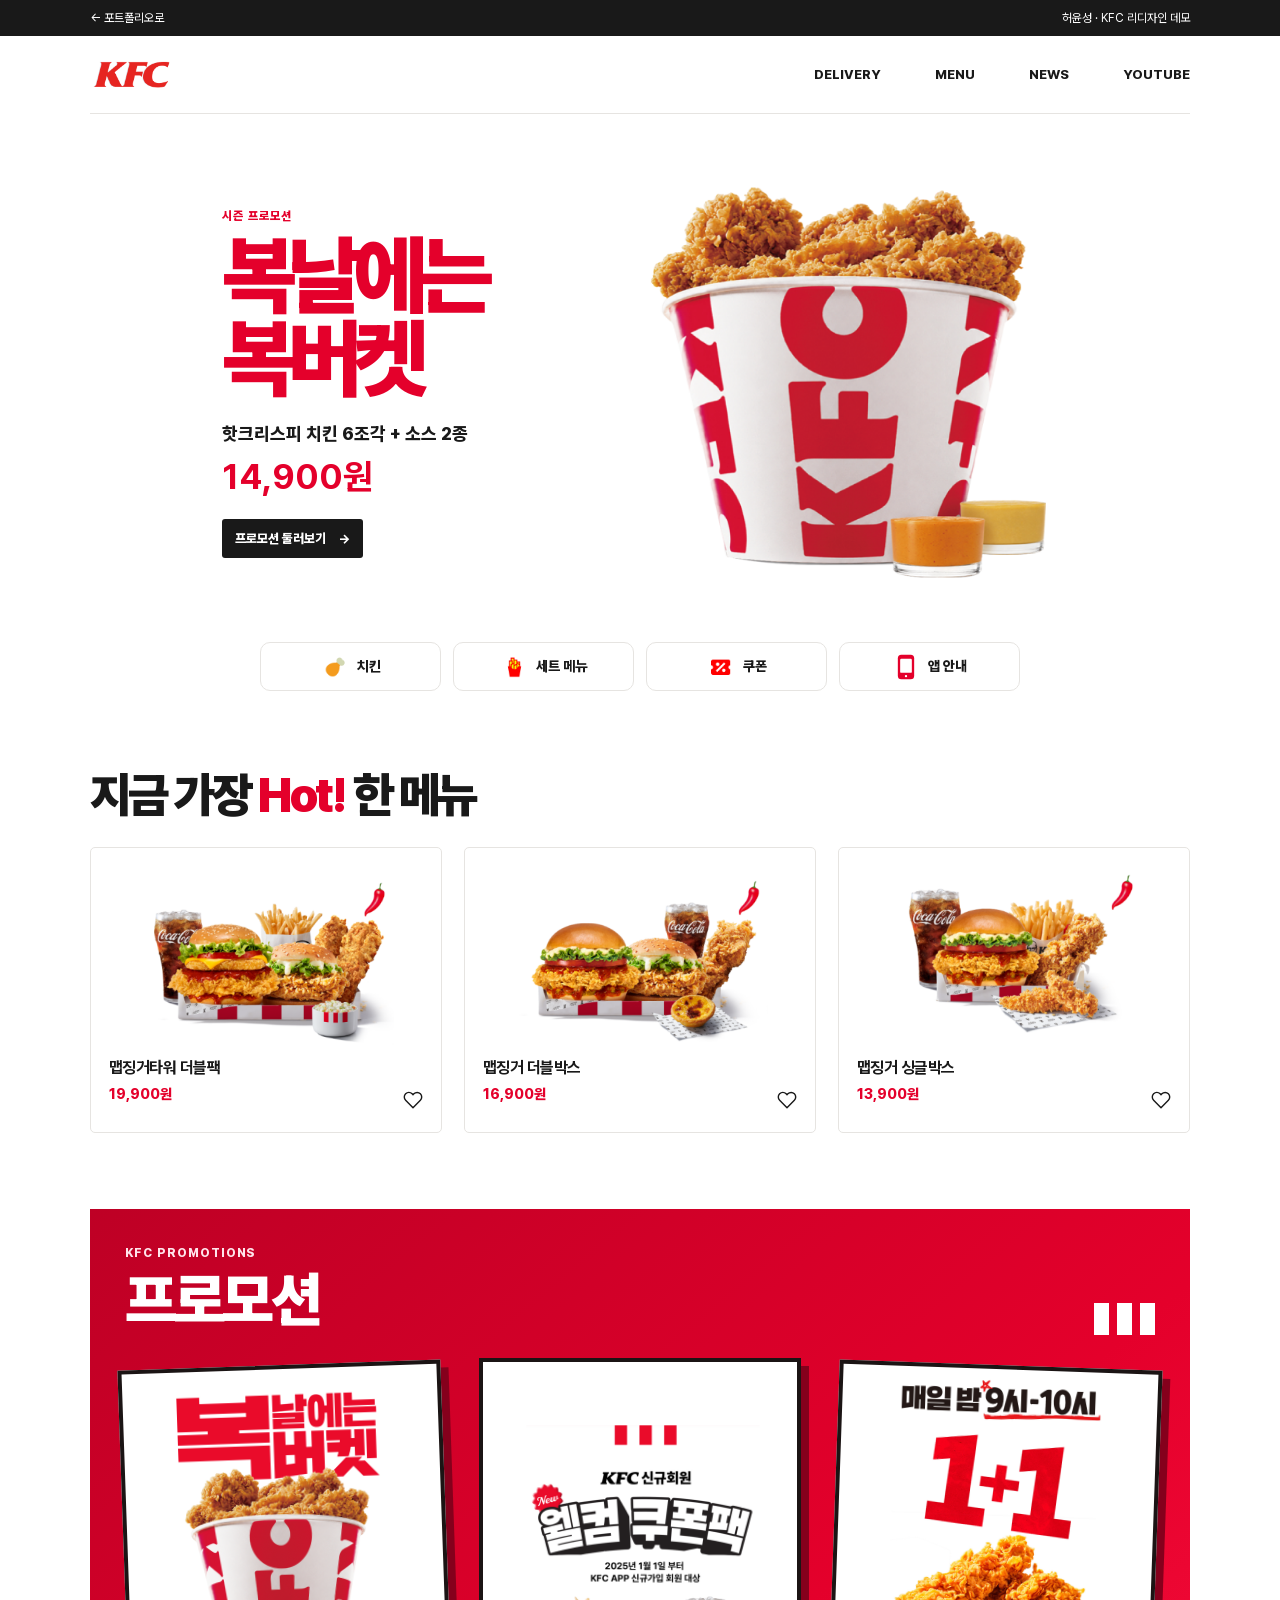
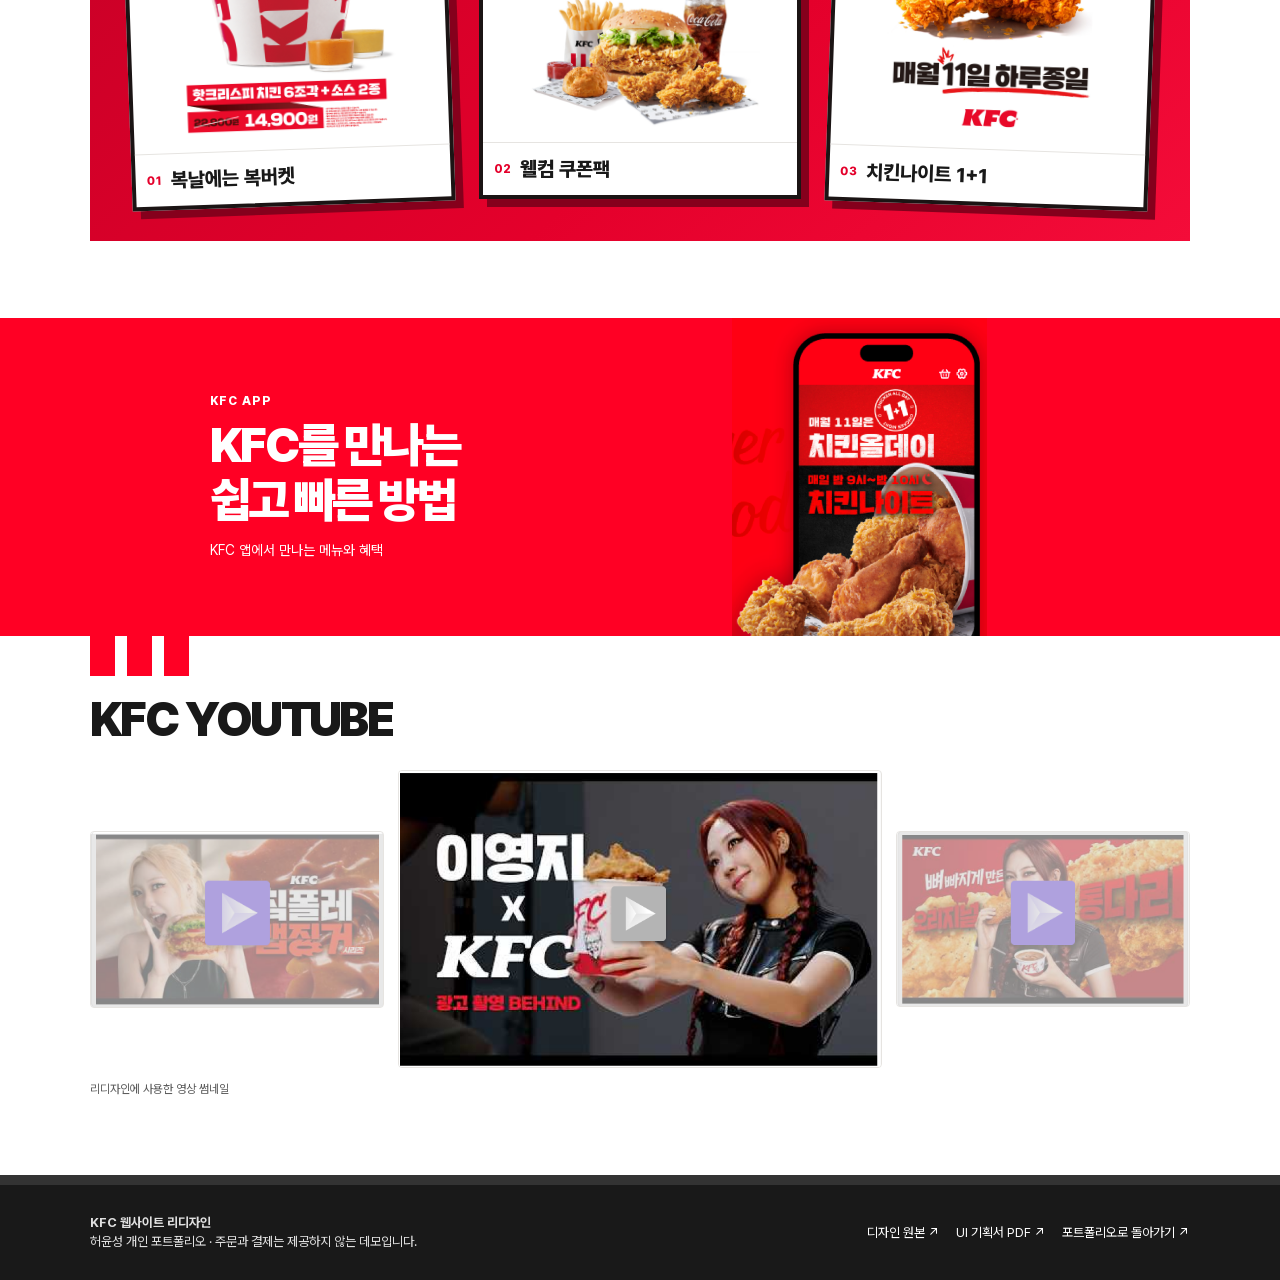
==== commit 8655f18e: "Remove KFC mockup wording and link project materials" ====
--- a/kfc/index.html
+++ b/kfc/index.html
@@ -6,7 +6,7 @@
   <meta name="theme-color" content="#ffffff">
   <meta name="description" content="허윤성의 KFC 웹사이트 리디자인 포트폴리오 데모">
   <title>KFC 웹사이트 리디자인 · 허윤성 포트폴리오</title>
-  <link rel="stylesheet" href="style.css?v=promo-wall-28">
+  <link rel="stylesheet" href="style.css?v=kfc-link-29">
 </head>
 <body id="top">
   <svg class="icon-library" aria-hidden="true" focusable="false">
@@ -112,7 +112,7 @@
         <div>
           <p class="eyebrow">KFC APP</p>
           <h2 id="delivery-title">KFC를 만나는<br>쉽고 빠른 방법</h2>
-          <p>앱 주문 영역을 보여주는 리디자인 시안입니다.</p>
+          <p>KFC 앱에서 만나는 메뉴와 혜택</p>
         </div>
         <svg class="art delivery-art" viewBox="481 1145 194 242" width="194" height="242" role="img" aria-label="KFC 앱 화면과 치킨이 담긴 프로모션 이미지"><image href="../assets/kfc-final-v2.png" width="841" height="2048" /></svg>
       </div>
@@ -125,13 +125,17 @@
         <figure><svg class="art video-art" viewBox="267 1606 310 190" width="310" height="190" role="img" aria-label="이영지 × KFC 광고 촬영 비하인드"><image href="../assets/kfc-final-v2.png" width="841" height="2048" /></svg></figure>
         <figure><svg class="art video-art" viewBox="595 1654 159 95" width="159" height="95" role="img" aria-label="KFC 신메뉴 영상 썸네일"><image href="../assets/kfc-final-v2.png" width="841" height="2048" /></svg></figure>
       </div>
-      <p class="section-note">최종 시안에 사용한 영상 썸네일</p>
+      <p class="section-note">리디자인에 사용한 영상 썸네일</p>
     </section>
   </main>
   <footer class="footer">
     <div class="wrap">
       <p><strong>KFC 웹사이트 리디자인</strong><br>허윤성 개인 포트폴리오 · 주문과 결제는 제공하지 않는 데모입니다.</p>
-      <a href="../#work">포트폴리오로 돌아가기 <span aria-hidden="true">↗</span></a>
+      <nav class="footer-links" aria-label="프로젝트 자료">
+        <a href="../assets/kfc-final-v2.png" target="_blank" rel="noopener">디자인 원본 <span aria-hidden="true">↗</span></a>
+        <a href="../assets/kfc-ui.pdf" target="_blank" rel="noopener">UI 기획서 PDF <span aria-hidden="true">↗</span></a>
+        <a href="../#work">포트폴리오로 돌아가기 <span aria-hidden="true">↗</span></a>
+      </nav>
     </div>
   </footer>
 </body>
--- a/kfc/style.css
+++ b/kfc/style.css
@@ -105,6 +105,7 @@
 .footer { border-top: 10px solid #333; background: var(--ink); color: white; }
 .footer .wrap { display: flex; justify-content: space-between; align-items: center; gap: 16px; padding-block: 28px; font-size: 13px; }
 .footer p { color: #e0e0e0; }
+.footer-links { display: flex; flex-wrap: wrap; gap: 8px 16px; }
 
 @media (max-width: 720px) {
   .wrap { width: calc(100% - 36px); }
